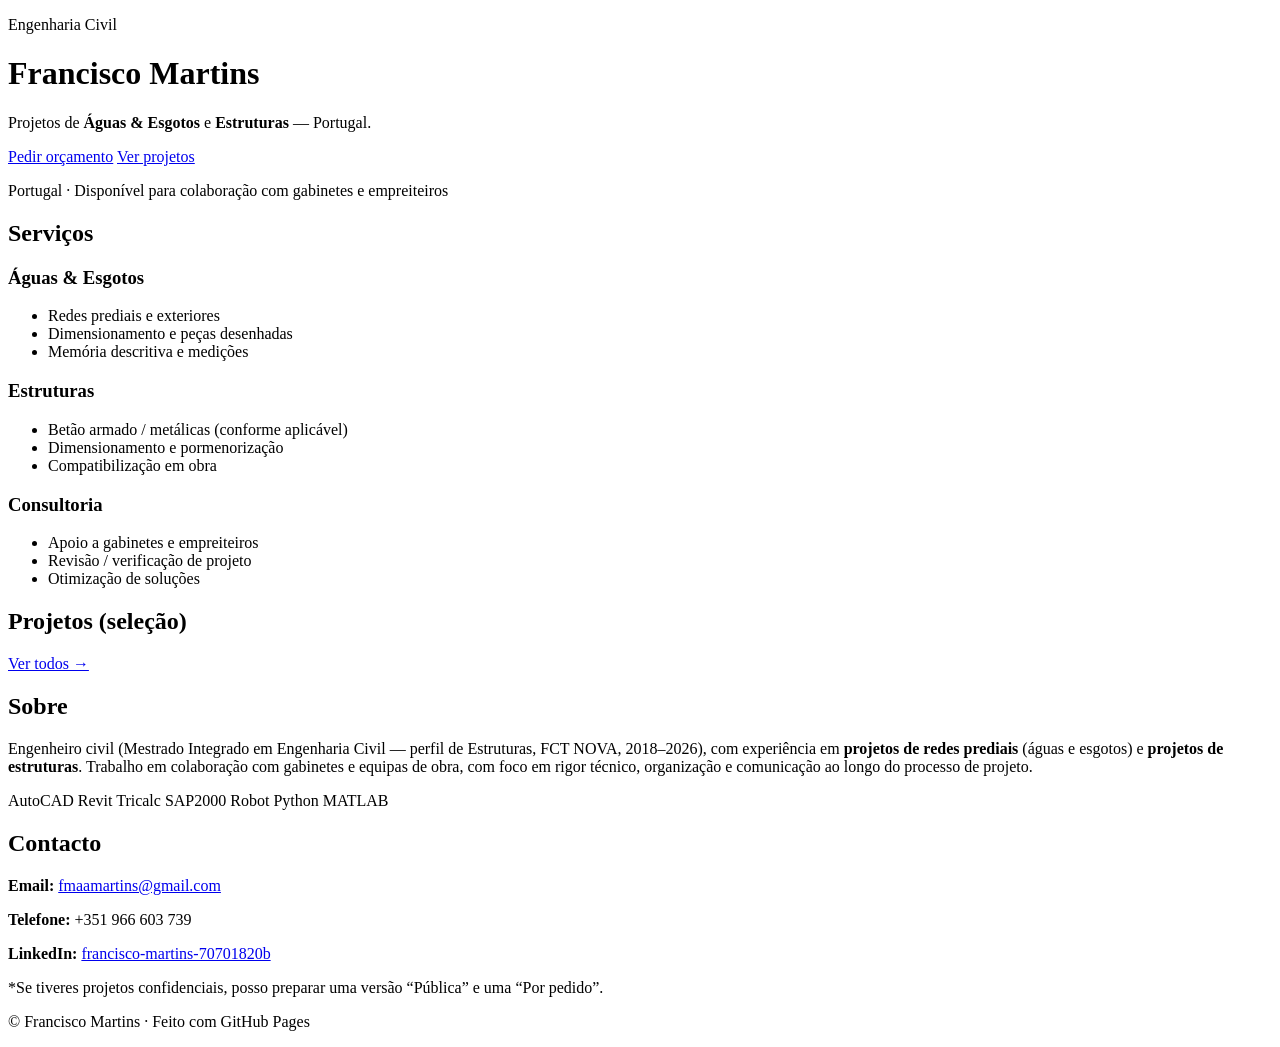
==== index.html @ 3a806c48 "Create index.html" ====
<!doctype html>
<html lang="pt">
<head>
  <meta charset="utf-8" />
  <meta name="viewport" content="width=device-width, initial-scale=1" />
  <title>Francisco Martins — Engenharia Civil</title>
  <meta name="description" content="Engenheiro civil (perfil de estruturas) com experiência em projetos de redes prediais (águas e esgotos) e estruturas — Portugal." />
  <link rel="stylesheet" href="assets/style.css" />
</head>
<body>
  <header class="container header">
    <div>
      <p class="kicker">Engenharia Civil</p>
      <h1>Francisco Martins</h1>
      <p class="subtitle">Projetos de <b>Águas & Esgotos</b> e <b>Estruturas</b> — Portugal.</p>
      <div class="cta">
        <a class="btn" href="#contacto">Pedir orçamento</a>
        <a class="btn btn-secondary" href="projetos.html">Ver projetos</a>
      </div>
      <p class="meta">Portugal · Disponível para colaboração com gabinetes e empreiteiros</p>
    </div>
  </header>

  <main>
    <section class="container section" id="servicos">
      <h2>Serviços</h2>
      <div class="grid3">
        <article class="card">
          <h3>Águas & Esgotos</h3>
          <ul>
            <li>Redes prediais e exteriores</li>
            <li>Dimensionamento e peças desenhadas</li>
            <li>Memória descritiva e medições</li>
          </ul>
        </article>
        <article class="card">
          <h3>Estruturas</h3>
          <ul>
            <li>Betão armado / metálicas (conforme aplicável)</li>
            <li>Dimensionamento e pormenorização</li>
            <li>Compatibilização em obra</li>
          </ul>
        </article>
        <article class="card">
          <h3>Consultoria</h3>
          <ul>
            <li>Apoio a gabinetes e empreiteiros</li>
            <li>Revisão / verificação de projeto</li>
            <li>Otimização de soluções</li>
          </ul>
        </article>
      </div>
    </section>

    <section class="container section" id="projetos">
      <div class="sectionTitleRow">
        <h2>Projetos (seleção)</h2>
        <a class="link" href="projetos.html">Ver todos →</a>
      </div>
      <div class="grid3" id="featured-projects">
        <!-- Cards gerados via JS a partir de assets/projects.json -->
      </div>
    </section>

    <section class="container section" id="sobre">
      <h2>Sobre</h2>
      <p>
        Engenheiro civil (Mestrado Integrado em Engenharia Civil — perfil de Estruturas, FCT NOVA, 2018–2026), com experiência em <b>projetos de redes prediais</b> (águas e esgotos) e <b>projetos de estruturas</b>. Trabalho em colaboração com gabinetes e equipas de obra, com foco em rigor técnico, organização e comunicação ao longo do processo de projeto.
      </p>
      <div class="chips">
        <span class="chip">AutoCAD</span>
        <span class="chip">Revit</span>
        <span class="chip">Tricalc</span>
        <span class="chip">SAP2000</span>
        <span class="chip">Robot</span>
        <span class="chip">Python</span>
        <span class="chip">MATLAB</span>
      </div>
    </section>

    <section class="container section" id="contacto">
      <h2>Contacto</h2>
      <div class="card">
        <p><b>Email:</b> <a href="mailto:fmaamartins@gmail.com">fmaamartins@gmail.com</a></p>
        <p><b>Telefone:</b> +351 966 603 739</p>
        <p><b>LinkedIn:</b> <a href="https://www.linkedin.com/in/francisco-martins-70701820b/" target="_blank" rel="noreferrer">francisco-martins-70701820b</a></p>
      </div>
      <p class="small">*Se tiveres projetos confidenciais, posso preparar uma versão “Pública” e uma “Por pedido”.</p>
    </section>
  </main>

  <footer class="container footer">
    <p>© <span id="year"></span> Francisco Martins · Feito com GitHub Pages</p>
  </footer>

  <script src="assets/main.js"></script>
</body>
</html>
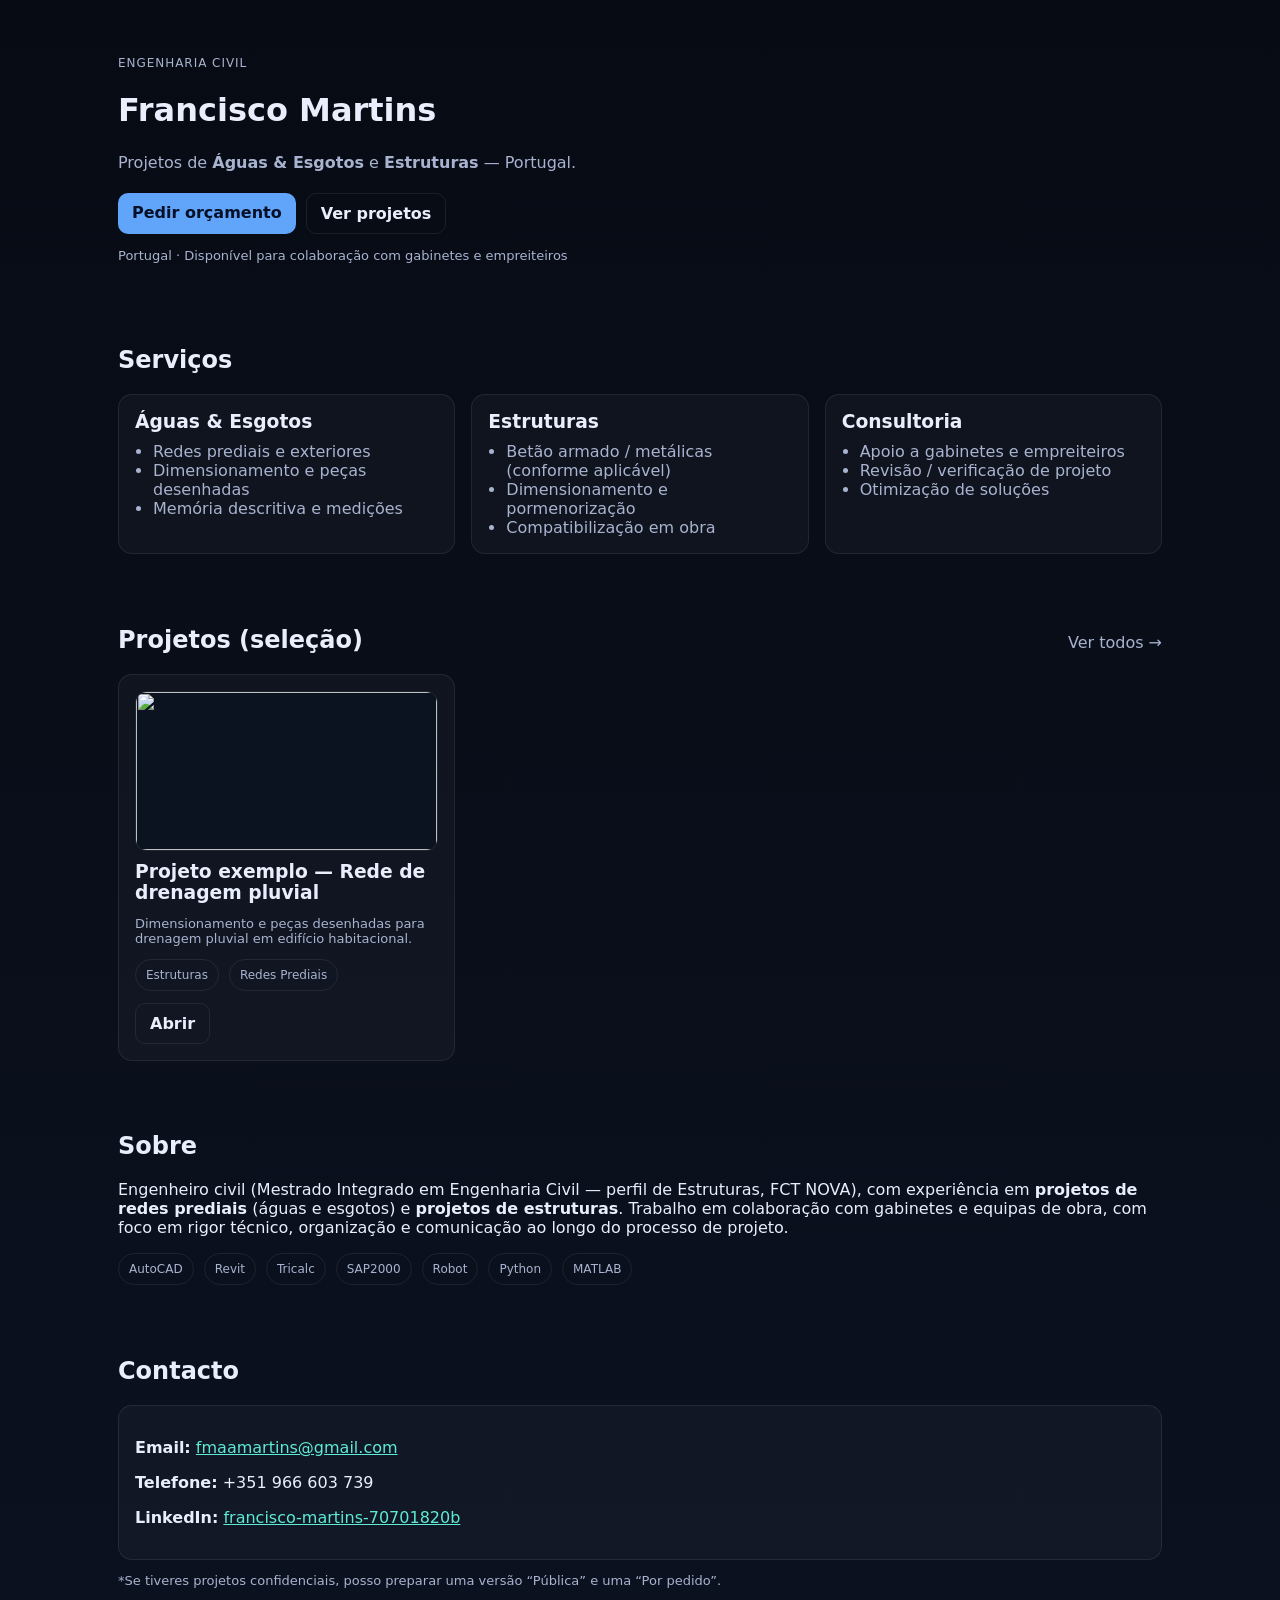
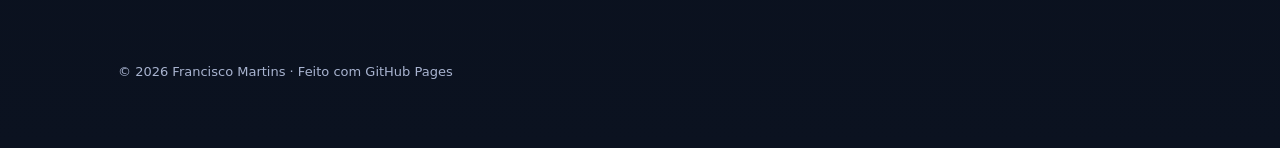
==== commit f86f9b8f: "Update index.html" ====
--- a/index.html
+++ b/index.html
@@ -65,7 +65,7 @@
     <section class="container section" id="sobre">
       <h2>Sobre</h2>
       <p>
-        Engenheiro civil (Mestrado Integrado em Engenharia Civil — perfil de Estruturas, FCT NOVA, 2018–2026), com experiência em <b>projetos de redes prediais</b> (águas e esgotos) e <b>projetos de estruturas</b>. Trabalho em colaboração com gabinetes e equipas de obra, com foco em rigor técnico, organização e comunicação ao longo do processo de projeto.
+        Engenheiro civil (Mestrado Integrado em Engenharia Civil — perfil de Estruturas, FCT NOVA), com experiência em <b>projetos de redes prediais</b> (águas e esgotos) e <b>projetos de estruturas</b>. Trabalho em colaboração com gabinetes e equipas de obra, com foco em rigor técnico, organização e comunicação ao longo do processo de projeto.
       </p>
       <div class="chips">
         <span class="chip">AutoCAD</span>
--- a/assets/style.css
+++ b/assets/style.css
@@ -0,0 +1,35 @@
+:root{
+  --bg:#0b1220;
+  --card:#0f1b33;
+  --text:#e8eefc;
+  --muted:#a8b3cf;
+  --accent:#5eead4;
+  --accent2:#60a5fa;
+  --border:rgba(255,255,255,.08);
+}
+*{box-sizing:border-box}
+body{margin:0;font-family:ui-sans-serif,system-ui,-apple-system,Segoe UI,Roboto,Helvetica,Arial; background:linear-gradient(180deg,#070b14, var(--bg)); color:var(--text)}
+a{color:var(--accent)}
+.container{max-width:1100px;margin:0 auto;padding:28px}
+.header{padding:56px 28px 24px}
+.header-small{padding:40px 28px 12px}
+.kicker{color:var(--muted); letter-spacing:.08em; text-transform:uppercase; font-size:12px; margin:0 0 10px}
+.subtitle{color:var(--muted); font-size:16px; line-height:1.5; max-width:70ch}
+.meta{color:var(--muted); font-size:13px; margin-top:14px}
+.section{padding:26px 28px}
+.sectionTitleRow{display:flex; align-items:baseline; justify-content:space-between; gap:16px}
+.grid3{display:grid; grid-template-columns:repeat(3,1fr); gap:16px}
+.card{background:rgba(255,255,255,.03); border:1px solid var(--border); border-radius:14px; padding:16px}
+.card h3{margin:0 0 10px}
+.card ul{margin:0; padding-left:18px; color:var(--muted)}
+.btn{display:inline-block; padding:10px 14px; border-radius:10px; text-decoration:none; background:var(--accent2); color:#071026; font-weight:600}
+.btn-secondary{background:transparent; border:1px solid var(--border); color:var(--text)}
+.cta{display:flex; gap:10px; flex-wrap:wrap; margin-top:18px}
+.link{color:var(--muted); text-decoration:none}
+.link:hover{color:var(--text)}
+.chips{display:flex; gap:10px; flex-wrap:wrap; margin-top:12px}
+.chip{font-size:12px; color:var(--muted); border:1px solid var(--border); padding:8px 10px; border-radius:999px}
+.footer{padding:24px 28px 56px; color:var(--muted); font-size:13px}
+.row{display:flex; justify-content:space-between; align-items:flex-start; gap:12px; flex-wrap:wrap}
+.small{color:var(--muted); font-size:13px}
+@media (max-width:900px){.grid3{grid-template-columns:1fr}}
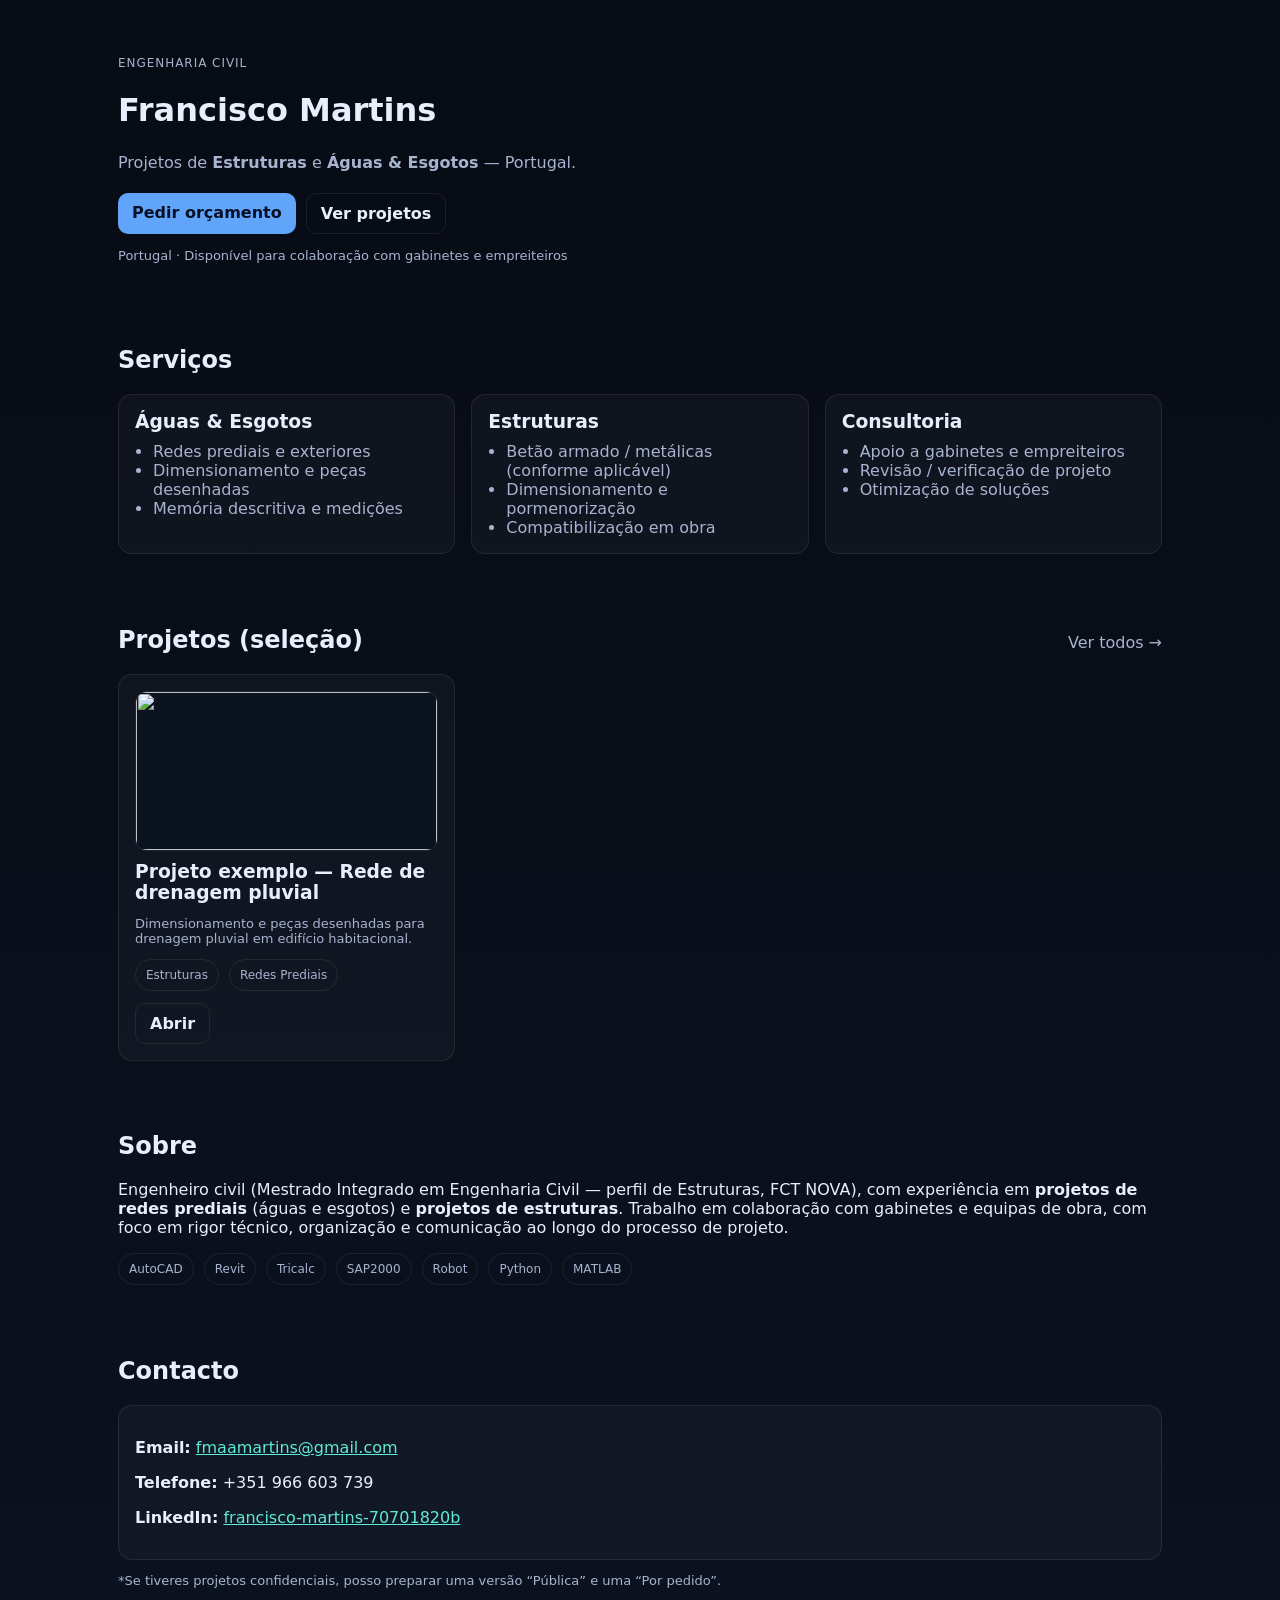
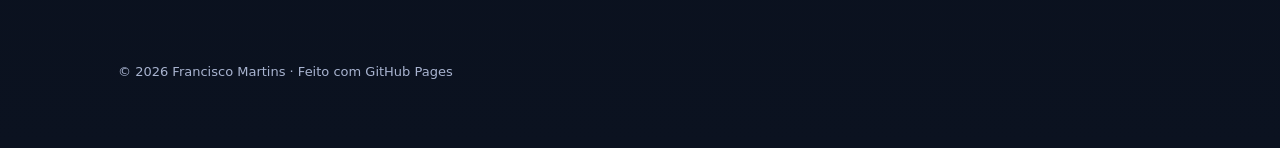
==== commit 2511650c: "Update index.html" ====
--- a/index.html
+++ b/index.html
@@ -12,7 +12,7 @@
     <div>
       <p class="kicker">Engenharia Civil</p>
       <h1>Francisco Martins</h1>
-      <p class="subtitle">Projetos de <b>Águas & Esgotos</b> e <b>Estruturas</b> — Portugal.</p>
+      <p class="subtitle">Projetos de <b>Estruturas</b> e <b>Águas & Esgotos</b> — Portugal.</p>
       <div class="cta">
         <a class="btn" href="#contacto">Pedir orçamento</a>
         <a class="btn btn-secondary" href="projetos.html">Ver projetos</a>
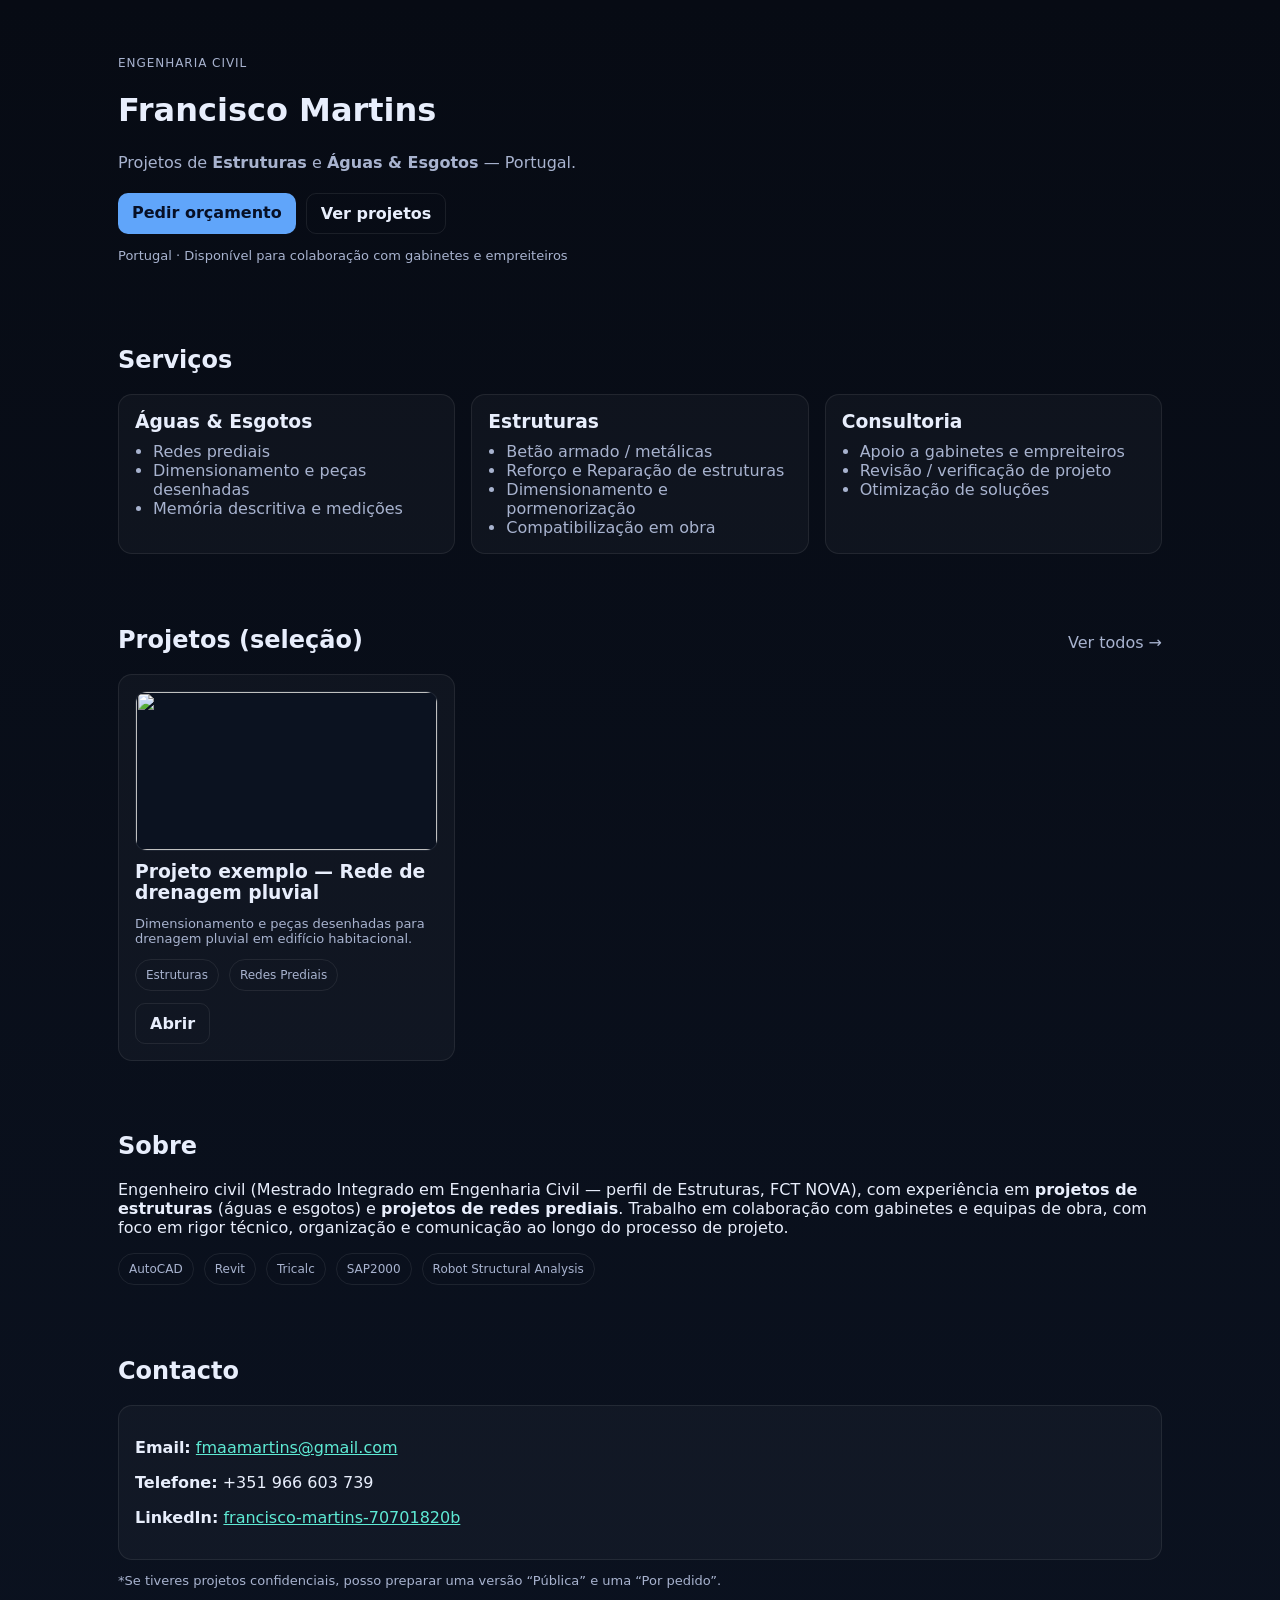
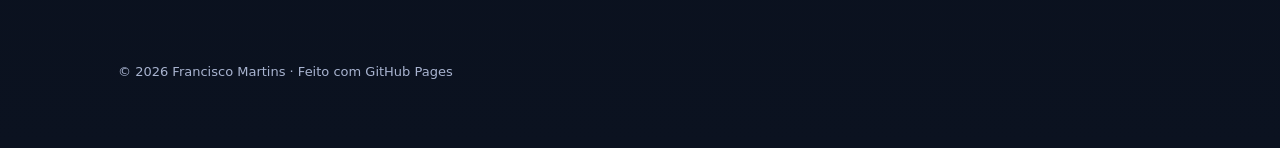
==== commit f34f12ff: "Update index.html" ====
--- a/index.html
+++ b/index.html
@@ -28,7 +28,7 @@
         <article class="card">
           <h3>Águas & Esgotos</h3>
           <ul>
-            <li>Redes prediais e exteriores</li>
+            <li>Redes prediais</li>
             <li>Dimensionamento e peças desenhadas</li>
             <li>Memória descritiva e medições</li>
           </ul>
@@ -36,7 +36,8 @@
         <article class="card">
           <h3>Estruturas</h3>
           <ul>
-            <li>Betão armado / metálicas (conforme aplicável)</li>
+            <li>Betão armado / metálicas </li>
+            <li>Reforço e Reparação de estruturas</li>
             <li>Dimensionamento e pormenorização</li>
             <li>Compatibilização em obra</li>
           </ul>
@@ -65,16 +66,14 @@
     <section class="container section" id="sobre">
       <h2>Sobre</h2>
       <p>
-        Engenheiro civil (Mestrado Integrado em Engenharia Civil — perfil de Estruturas, FCT NOVA), com experiência em <b>projetos de redes prediais</b> (águas e esgotos) e <b>projetos de estruturas</b>. Trabalho em colaboração com gabinetes e equipas de obra, com foco em rigor técnico, organização e comunicação ao longo do processo de projeto.
+        Engenheiro civil (Mestrado Integrado em Engenharia Civil — perfil de Estruturas, FCT NOVA), com experiência em <b>projetos de estruturas</b> (águas e esgotos) e <b>projetos de redes prediais</b>. Trabalho em colaboração com gabinetes e equipas de obra, com foco em rigor técnico, organização e comunicação ao longo do processo de projeto.
       </p>
       <div class="chips">
         <span class="chip">AutoCAD</span>
         <span class="chip">Revit</span>
         <span class="chip">Tricalc</span>
         <span class="chip">SAP2000</span>
-        <span class="chip">Robot</span>
-        <span class="chip">Python</span>
-        <span class="chip">MATLAB</span>
+        <span class="chip">Robot Structural Analysis</span>
       </div>
     </section>
 
